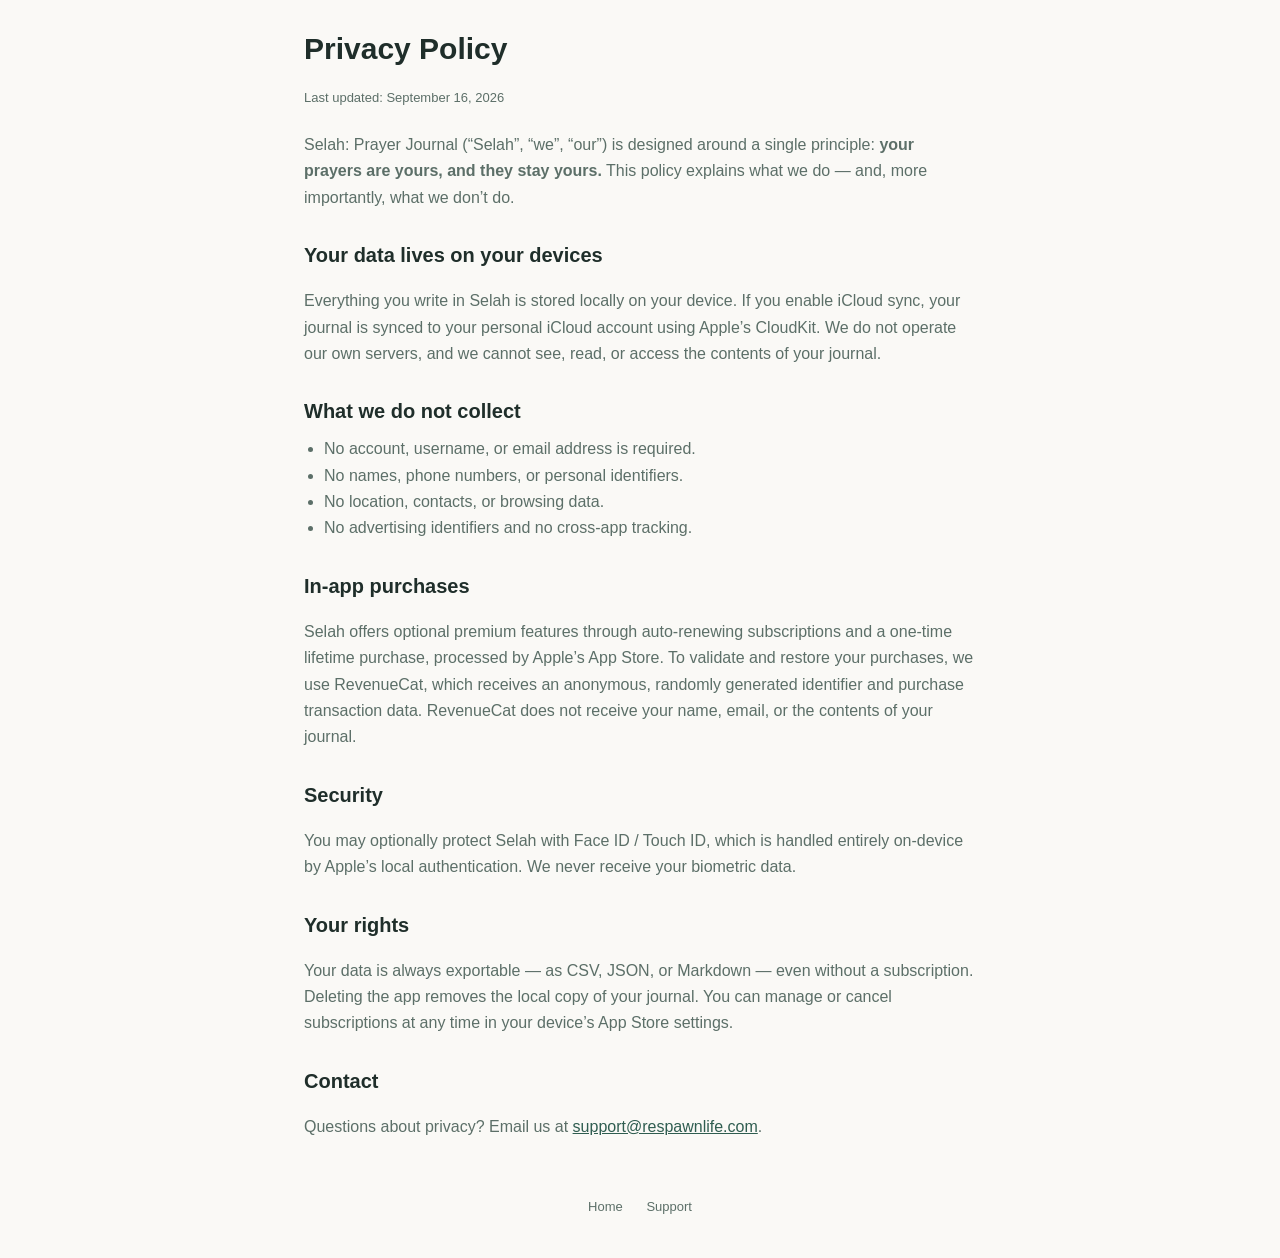
==== privacy/index.html @ cefc1aad "feat: Selah official site (landing + privacy + support)" ====
<!DOCTYPE html>
<html lang="en">
<head>
  <meta charset="UTF-8">
  <meta name="viewport" content="width=device-width, initial-scale=1.0">
  <title>Privacy Policy — Selah: Prayer Journal</title>
  <link rel="stylesheet" href="../style.css">
</head>
<body>
  <main class="container prose">
    <h1>Privacy Policy</h1>
    <p class="updated">Last updated: September 16, 2026</p>

    <p>Selah: Prayer Journal (&ldquo;Selah&rdquo;, &ldquo;we&rdquo;, &ldquo;our&rdquo;) is designed around a single principle: <strong>your prayers are yours, and they stay yours.</strong> This policy explains what we do &mdash; and, more importantly, what we don&rsquo;t do.</p>

    <h2>Your data lives on your devices</h2>
    <p>Everything you write in Selah is stored locally on your device. If you enable iCloud sync, your journal is synced to your personal iCloud account using Apple&rsquo;s CloudKit. We do not operate our own servers, and we cannot see, read, or access the contents of your journal.</p>

    <h2>What we do not collect</h2>
    <ul>
      <li>No account, username, or email address is required.</li>
      <li>No names, phone numbers, or personal identifiers.</li>
      <li>No location, contacts, or browsing data.</li>
      <li>No advertising identifiers and no cross-app tracking.</li>
    </ul>

    <h2>In-app purchases</h2>
    <p>Selah offers optional premium features through auto-renewing subscriptions and a one-time lifetime purchase, processed by Apple&rsquo;s App&nbsp;Store. To validate and restore your purchases, we use RevenueCat, which receives an anonymous, randomly generated identifier and purchase transaction data. RevenueCat does not receive your name, email, or the contents of your journal.</p>

    <h2>Security</h2>
    <p>You may optionally protect Selah with Face&nbsp;ID / Touch&nbsp;ID, which is handled entirely on-device by Apple&rsquo;s local authentication. We never receive your biometric data.</p>

    <h2>Your rights</h2>
    <p>Your data is always exportable &mdash; as CSV, JSON, or Markdown &mdash; even without a subscription. Deleting the app removes the local copy of your journal. You can manage or cancel subscriptions at any time in your device&rsquo;s App&nbsp;Store settings.</p>

    <h2>Contact</h2>
    <p>Questions about privacy? Email us at <a href="mailto:support@respawnlife.com">support@respawnlife.com</a>.</p>
  </main>

  <footer>
    <a href="/">Home</a>
    <a href="/support/">Support</a>
  </footer>
</body>
</html>
---- style.css ----
:root {
  --ink: #1f2e2a;
  --muted: #5c6f68;
  --brand: #2f5d50;
  --brand-soft: #e7efe9;
  --bg: #faf9f6;
  --line: #e3e0d8;
}

* { box-sizing: border-box; }

body {
  margin: 0;
  font-family: -apple-system, BlinkMacSystemFont, "Segoe UI", Roboto, Helvetica, Arial, sans-serif;
  color: var(--ink);
  background: var(--bg);
  line-height: 1.65;
}

.container {
  max-width: 720px;
  margin: 0 auto;
  padding: 0 24px;
}

/* ---- header ---- */
header.hero {
  padding: 72px 24px 48px;
  text-align: center;
  background:
    radial-gradient(1200px 500px at 50% -10%, var(--brand-soft), transparent 70%),
    var(--bg);
}
.logo {
  width: 64px; height: 64px;
  border-radius: 16px;
  background: linear-gradient(135deg, var(--brand), #1f4a3d);
  color: #fff;
  display: inline-flex;
  align-items: center;
  justify-content: center;
  font-size: 30px;
  font-weight: 700;
  margin-bottom: 20px;
}
header.hero h1 {
  font-size: 40px;
  margin: 0 0 8px;
  letter-spacing: -0.5px;
}
header.hero .tagline {
  font-size: 18px;
  color: var(--muted);
  margin: 0 0 24px;
}
.badge {
  display: inline-block;
  padding: 8px 18px;
  border-radius: 999px;
  background: var(--brand);
  color: #fff;
  font-weight: 600;
  text-decoration: none;
  letter-spacing: 0.2px;
}
.badge.ghost {
  background: transparent;
  color: var(--brand);
  border: 1.5px solid var(--brand);
  margin-left: 8px;
}

/* ---- sections ---- */
section { padding: 40px 0; border-top: 1px solid var(--line); }
section h2 { font-size: 24px; margin: 0 0 8px; }
section p { color: var(--muted); margin: 0 0 12px; }

.feat-grid {
  display: grid;
  grid-template-columns: 1fr;
  gap: 16px;
  margin-top: 20px;
}
@media (min-width: 640px) {
  .feat-grid { grid-template-columns: 1fr 1fr 1fr; }
}
.feat {
  background: #fff;
  border: 1px solid var(--line);
  border-radius: 14px;
  padding: 20px;
}
.feat h3 { margin: 0 0 6px; font-size: 16px; }
.feat p { font-size: 14px; margin: 0; }

/* ---- prose (privacy / support) ---- */
.prose h1 { font-size: 30px; margin: 24px 0 4px; }
.prose .updated { color: var(--muted); font-size: 13px; margin-bottom: 24px; }
.prose h2 { font-size: 20px; margin: 28px 0 6px; }
.prose p, .prose li { color: var(--muted); }
.prose ul { margin: 8px 0 16px; padding-left: 20px; }
.prose a { color: var(--brand); }

footer {
  padding: 40px 24px;
  text-align: center;
  color: var(--muted);
  font-size: 13px;
}
footer a { color: var(--muted); margin: 0 10px; text-decoration: none; }
footer a:hover { color: var(--brand); }
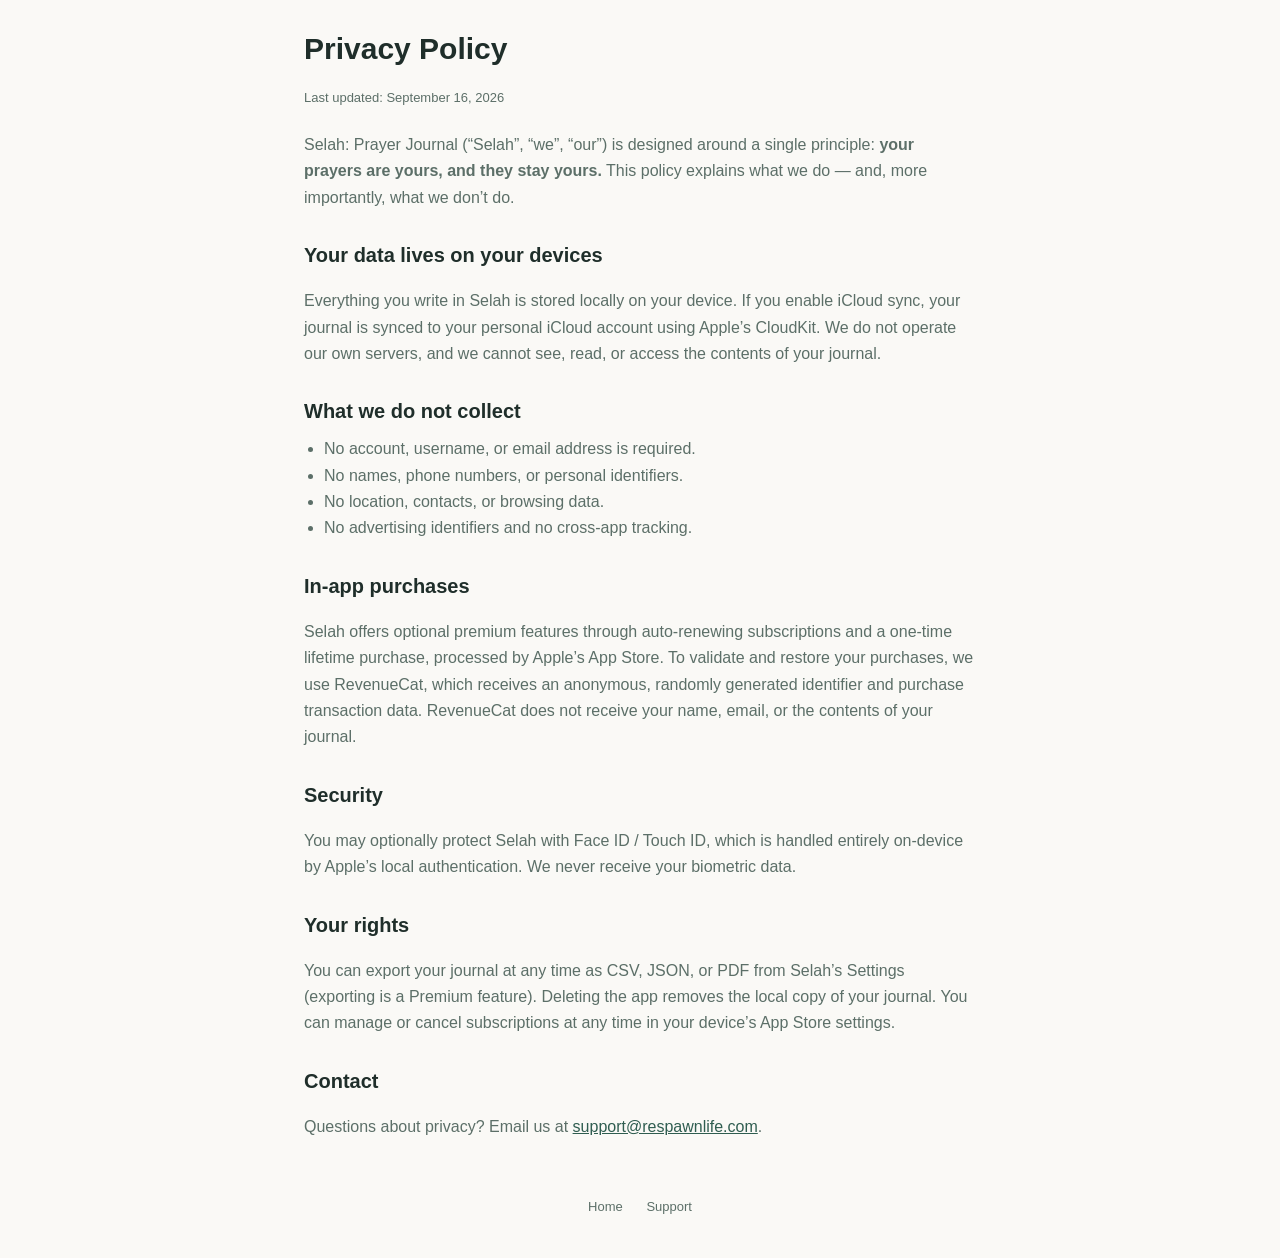
==== commit 1e029476: "docs: 导出为 Premium 功能，修正隐私政策与支持页表述 - 去掉「always exportable / even without a subscription」等与实现不符的承诺 - 导" ====
--- a/privacy/index.html
+++ b/privacy/index.html
@@ -31,7 +31,7 @@
     <p>You may optionally protect Selah with Face&nbsp;ID / Touch&nbsp;ID, which is handled entirely on-device by Apple&rsquo;s local authentication. We never receive your biometric data.</p>
 
     <h2>Your rights</h2>
-    <p>Your data is always exportable &mdash; as CSV, JSON, or Markdown &mdash; even without a subscription. Deleting the app removes the local copy of your journal. You can manage or cancel subscriptions at any time in your device&rsquo;s App&nbsp;Store settings.</p>
+    <p>You can export your journal at any time as CSV, JSON, or PDF from Selah&rsquo;s Settings (exporting is a Premium feature). Deleting the app removes the local copy of your journal. You can manage or cancel subscriptions at any time in your device&rsquo;s App&nbsp;Store settings.</p>
 
     <h2>Contact</h2>
     <p>Questions about privacy? Email us at <a href="mailto:support@respawnlife.com">support@respawnlife.com</a>.</p>
